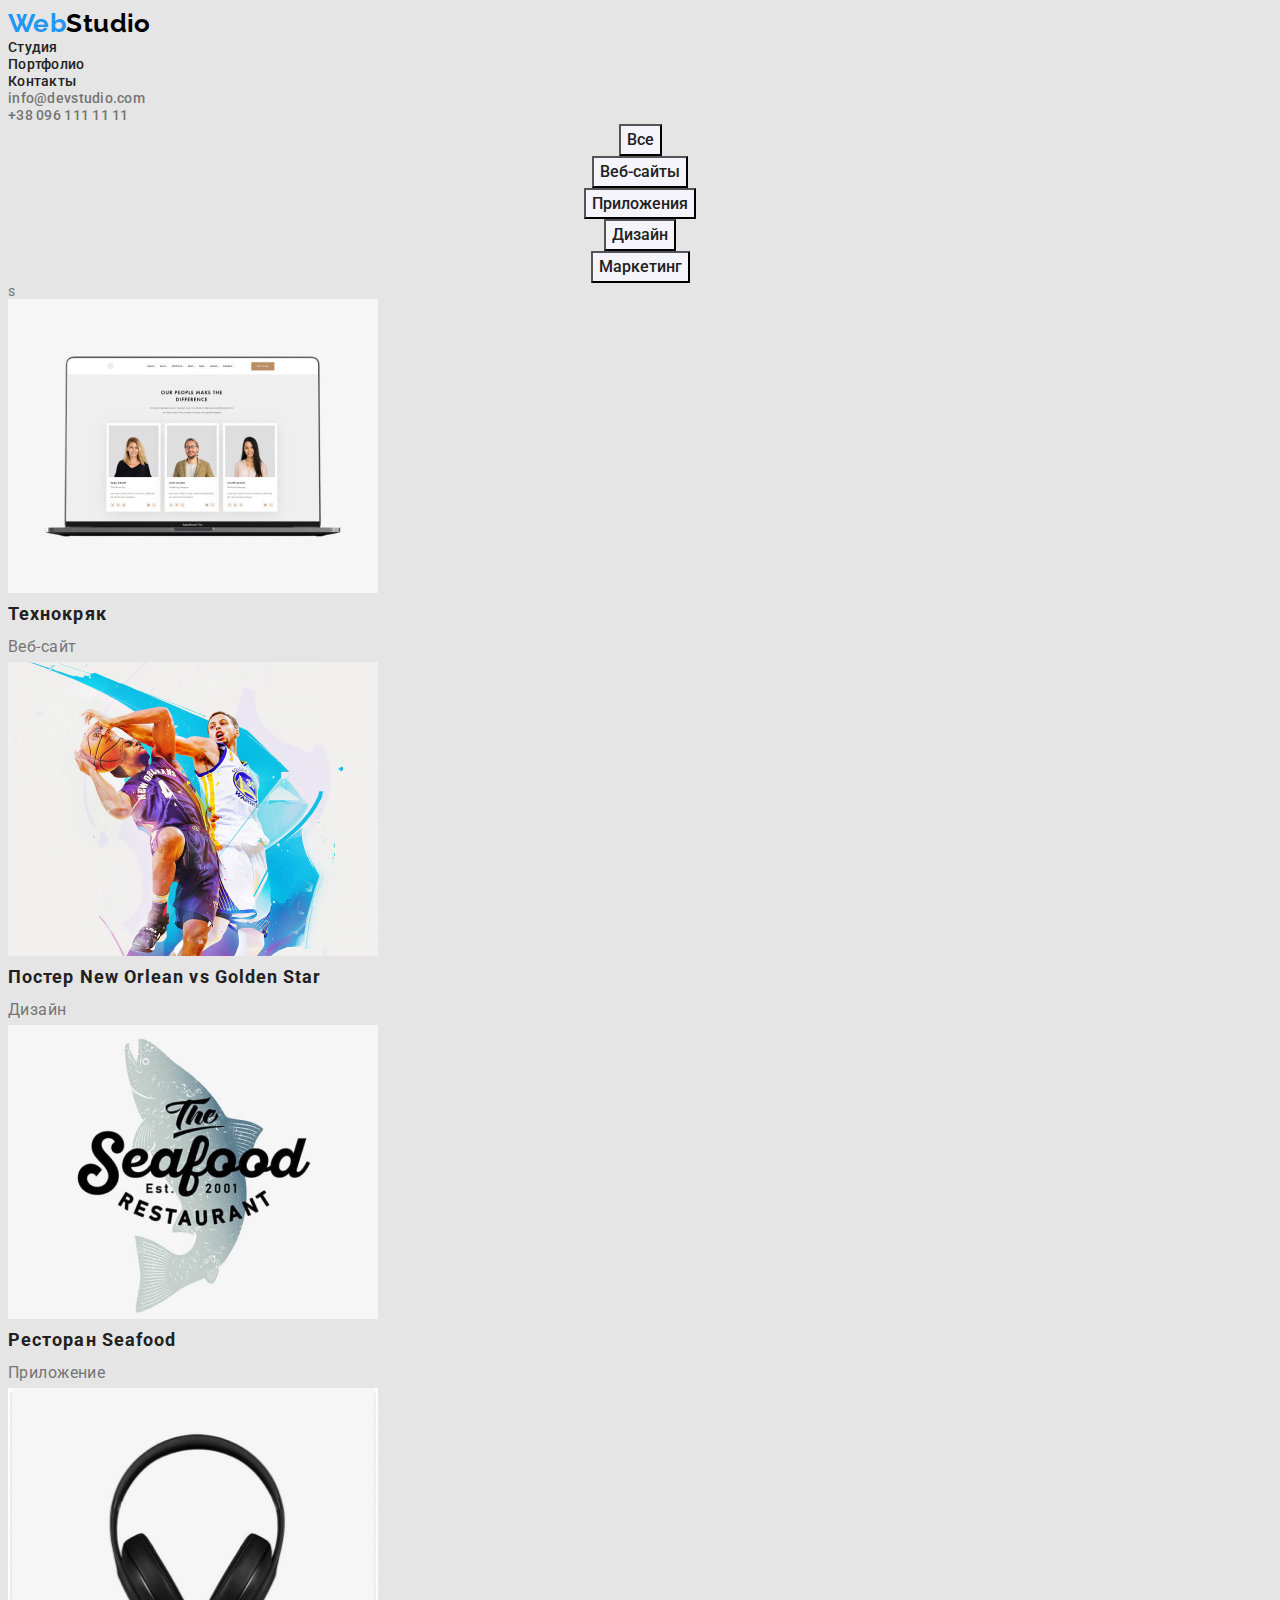
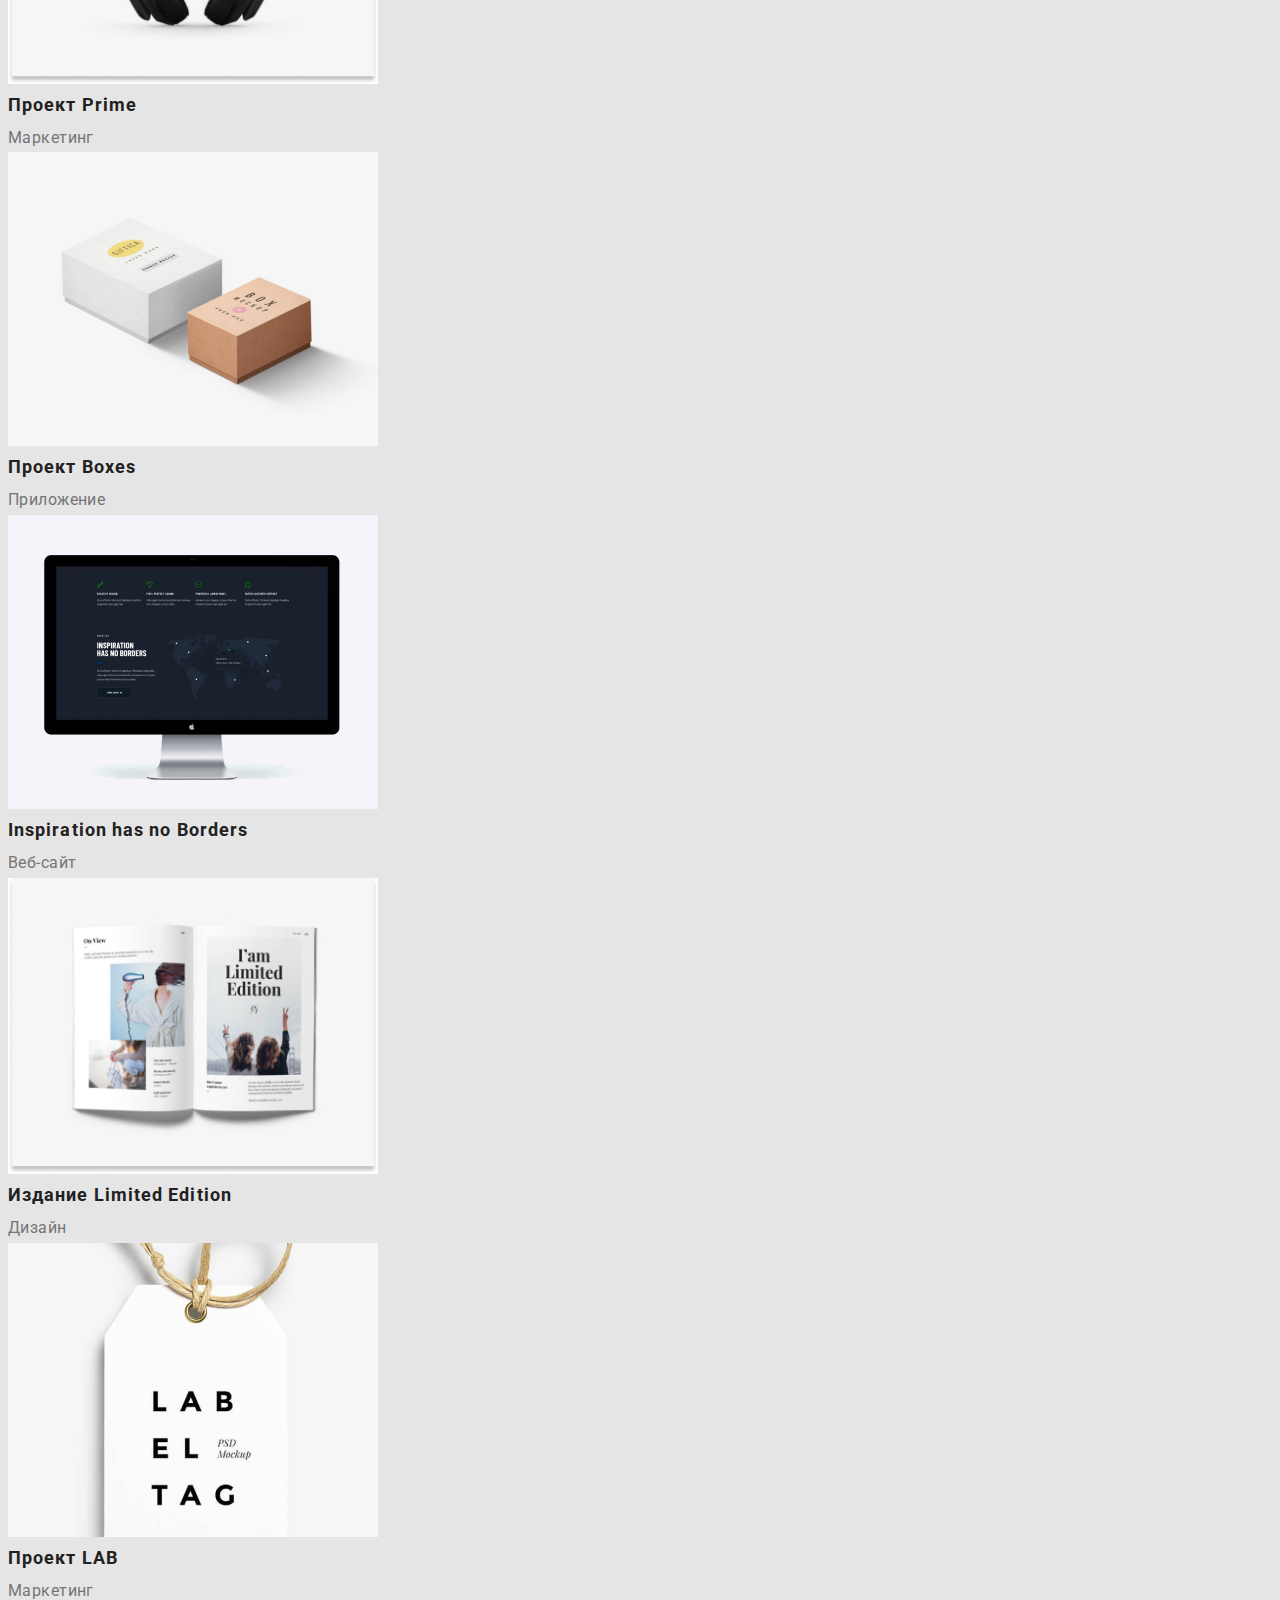
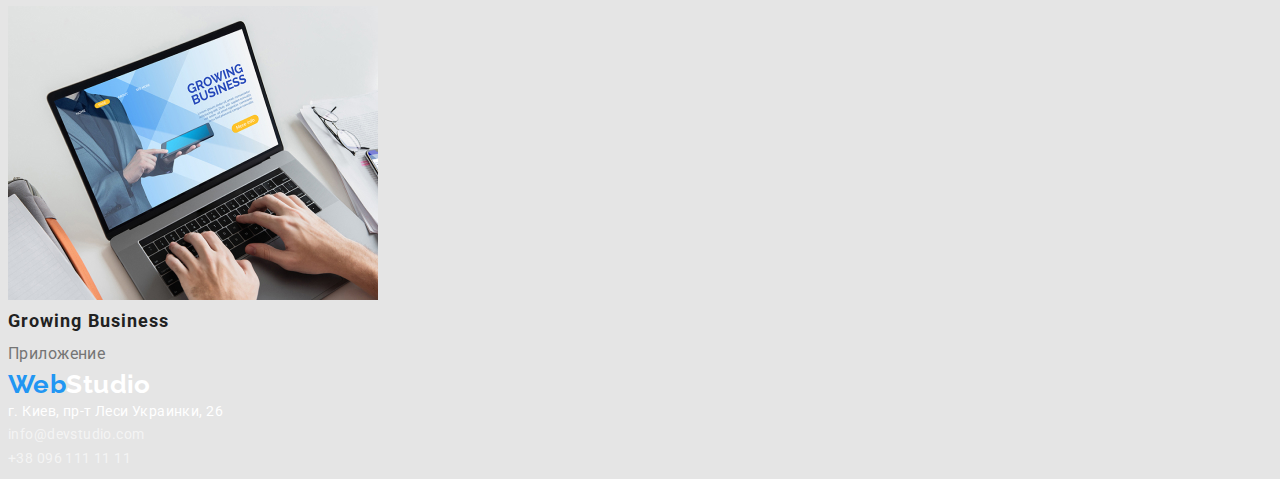
==== portfolio.html @ 2caa2751 "first commit" ====
<!DOCTYPE html>
<html lang="ru">
  <head>
    <meta charset="UTF-8" />
    <meta http-equiv="X-UA-Compatible" content="IE=edge" />
    <meta name="viewport" content="width=device-width, initial-scale=1.0" />
    <title>Portfolio</title>
    <link rel="preconnect" href="https://fonts.googleapis.com" />
    <link rel="preconnect" href="https://fonts.gstatic.com" crossorigin />
    <link
      href="https://fonts.googleapis.com/css2?family=Raleway:wght@700&family=Roboto:wght@400;500;700;900&display=swap"
      rel="stylesheet"
    />
    <link rel="stylesheet" href="./styles/styles.css" />
  </head>
  <body>
    <header>
      <nav>
        <a href="./index.html" class="logo"> <span class="logo-blue">Web</span>Studio</a>
        <ul class="site-nav">
          <li><a href="./index.html" class="link">Студия</a></li>
          <li><a href="./portfolio.html" class="link">Портфолио</a></li>
          <li><a href="" class="link">Контакты</a></li>
        </ul>
      </nav>
      <ul class="addresses">
        <li>
          <a href="mailto:info@devstudio.com" class="link">info@devstudio.com </a>
        </li>
        <li><a href="tel:+380961111111" class="link">+38 096 111 11 11</a></li>
      </ul>
    </header>
    <main>
      <section>
        <ul class="filters">
          <li><button name="button" class="button">Все</button></li>
          <li><button name="button" class="button">Веб-сайты</button></li>
          <li><button name="button" class="button">Приложения</button></li>
          <li><button name="button" class="button">Дизайн</button></li>
          <li><button name="button" class="button">Маркетинг</button></li>
        </ul>
        s
        <ul class="works-list">
          <li>
            <a href="">
              <img src="./img/techcrack.jpg" alt="Технокряк" width="370" />
              <h3 class="title">Технокряк</h3>
              <p class="description">Веб-сайт</p>
            </a>
          </li>
          <li>
            <a href=""
              ><img src="./img/poster.jpg" alt="Постер" width="370" />
              <h3 class="title">Постер New Orlean vs Golden Star</h3>
              <p class="description">Дизайн</p></a
            >
          </li>
          <li>
            <a href=""
              ><img src="./img/seafood.jpg" alt="Seafood" width="370" />
              <h3 class="title">Ресторан Seafood</h3>
              <p class="description">Приложение</p></a
            >
          </li>
          <li>
            <a href=""
              ><img src="./img/prime.jpg" alt="Prime" width="370" />
              <h3 class="title">Проект Prime</h3>
              <p class="description">Маркетинг</p></a
            >
          </li>
          <li>
            <a href=""
              ><img src="./img/boxes.jpg" alt="Boxes" width="370" />
              <h3 class="title">Проект Boxes</h3>
              <p class="description">Приложение</p></a
            >
          </li>
          <li>
            <a href=""
              ><img src="./img/inspiration.jpg" alt="Inspiration" width="370" />
              <h3 class="title">Inspiration has no Borders</h3>
              <p class="description">Веб-сайт</p></a
            >
          </li>
          <li>
            <a href=""
              ><img src="./img/limited.jpg" alt="Limited Edition" width="370" />
              <h3 class="title">Издание Limited Edition</h3>
              <p class="description">Дизайн</p></a
            >
          </li>
          <li>
            <a href=""
              ><img src="./img/lab.jpg" alt="Проект LAB" width="370" />
              <h3 class="title">Проект LAB</h3>
              <p class="description">Маркетинг</p></a
            >
          </li>
          <li>
            <a href=""
              ><img src="./img/business.jpg" alt="Growing Business" width="370" />
              <h3 class="title">Growing Business</h3>
              <p class="description">Приложение</p></a
            >
          </li>
        </ul>
      </section>
    </main>
    <footer>
      <a href="./index.html" class="logo">
        <span class="logo-blue">Web</span><span class="footer-logo">Studio</span></a
      >
      <address class="footer-address">г. Киев, пр-т Леси Украинки, 26</address>
      <ul class="contacts">
        <li>
          <a href="mailto:info@devstudio.com" class="link">info@devstudio.com</a>
        </li>
        <li><a href="tel:+380961111111" class="link">+38 096 111 11 11</a></li>
      </ul>
    </footer>
  </body>
</html>
---- styles/styles.css ----
/* цвет соновного текста #757575 */

/* вторичный цвет текста #212121 */

/* акцент #2196F3 */

/* цвет фона #F5F4FA */

:root {
  --primary-text-color: #757575;
  --title-text-color: #212121;
  --accent-color: #2196f3;
  --white: #ffffff;
}

body {
  background-color: #e5e5e5;
  color: var(--primary-text-color);

  font-family: 'Roboto', sans-serif;
  letter-spacing: 0.03em;
  font-size: 14px;
}
body a {
  text-decoration: none;
}
ul {
  padding-left: 0;
  margin-top: 0;
  margin-bottom: 0;
}

h1,
h2,
h3,
p {
  margin: 0;
}

.container {
  width: 1200px;
  padding-left: 15px;
  padding-right: 15px;
}

.header {
  padding-top: 25px;
  padding-bottom: 25px;
}
/* logo */
.logo {
  color: #000000;

  font-family: 'Raleway', sans-serif;
  font-weight: 700;
  font-size: 26px;
  line-height: 1.19;
}
.logo .logo-blue {
  color: #2196f3;
}

ul {
  list-style: none;
}

/* site-nav */
.site-nav .link {
  color: var(--title-text-color);

  font-weight: 500;
  line-height: 1.14;
  letter-spacing: 0.02em;
}
.site-nav .link:hover,
.site-nav .link:focus {
  color: #2196f3;
}

/* addresses */
.addresses .link {
  color: var(--primary-text-color);

  font-weight: 500;
  line-height: 1.14;
  letter-spacing: 0.02em;
}
.addresses .link:hover,
.addresses .link:focus {
  color: #2196f3;
}

/* Sections */

.hero {
  padding-top: 200px;
  padding-bottom: 200px;
  outline: 1px solid red;
}

.hero-title {
  color: var(--white);

  font-weight: 900;
  font-size: 44px;
  line-height: 1.36;
  text-align: center;
  letter-spacing: 0.06em;
  text-transform: uppercase;

  margin-bottom: 30px;
  outline: 1px solid red;
}

.section {
  padding: 94px 0;
  outline: 1px solid red;
}

.section-title {
  color: var(--title-text-color);

  font-weight: 700;
  font-size: 36px;
  line-height: 1.17;
  text-align: center;

  outline: 1px solid red;
  margin-bottom: 50px;
}
/* .benefits {
  outline: 1px solid red;
} */

.benefits .title {
  color: var(--title-text-color);

  font-weight: 700;
  font-size: 14px;
  line-height: 1.14;
  letter-spacing: 0.03em;
  text-transform: uppercase;

  outline: 1px solid red;
  margin-bottom: 10px;
}

.benefits .description {
  font-weight: 400;
  font-size: 14px;
  line-height: 1.71;

  outline: 1px solid red;
}

/* Team */
.team .title {
  color: var(--title-text-color);

  font-weight: 500;
  font-size: 16px;
  line-height: 1.19;
  text-align: center;
}

.team-item .profession {
  font-weight: 400;
  font-size: 16px;
  line-height: 1.19;
  text-align: center;
}

/* button */
.hero .button {
  font-weight: 700;
  font-size: 16px;
  line-height: 1.87;
  letter-spacing: 0.06em;
}

.button.primary {
  color: var(--white);
  background-color: var(--accent-color);

  padding: 10px 32px;
  border-radius: 4px;
  min-width: 200px;
}

.button.primary:hover {
  color: var(--accent-color);
  background-color: var(--white);
  cursor: pointer;
}

.button.secondary {
  color: var(--accent-color);
  background-color: var(--white);
}

/* footer */
.footer-logo {
  color: var(--white);
}
.footer-address {
  font-style: normal;
  color: var(--white);
}
.contacts .link {
  color: rgba(255, 255, 255, 0.6);
}

.footer-address,
.contacts {
  font-weight: 400;
  font-size: 14px;
  line-height: 1.71;
}

/* portfolio page */
.filters {
  text-align: center;
}
.filters .button {
  font-family: inherit;
  color: var(--title-text-color);
  background-color: #f5f4fa;

  cursor: pointer;
  font-weight: 500;
  font-size: 16px;
  line-height: 1.62;
}
.filters .button:hover,
.filters .button:focus {
  color: var(--white);
  background-color: var(--accent-color);
}
.works-list a {
  text-decoration: none;
}
.works-list .title {
  color: var(--title-text-color);

  font-weight: 700;
  font-size: 18px;
  line-height: 2;
  letter-spacing: 0.06em;
}
.works-list .description {
  color: var(--primary-text-color);

  font-size: 16px;
  line-height: 1.87;
}
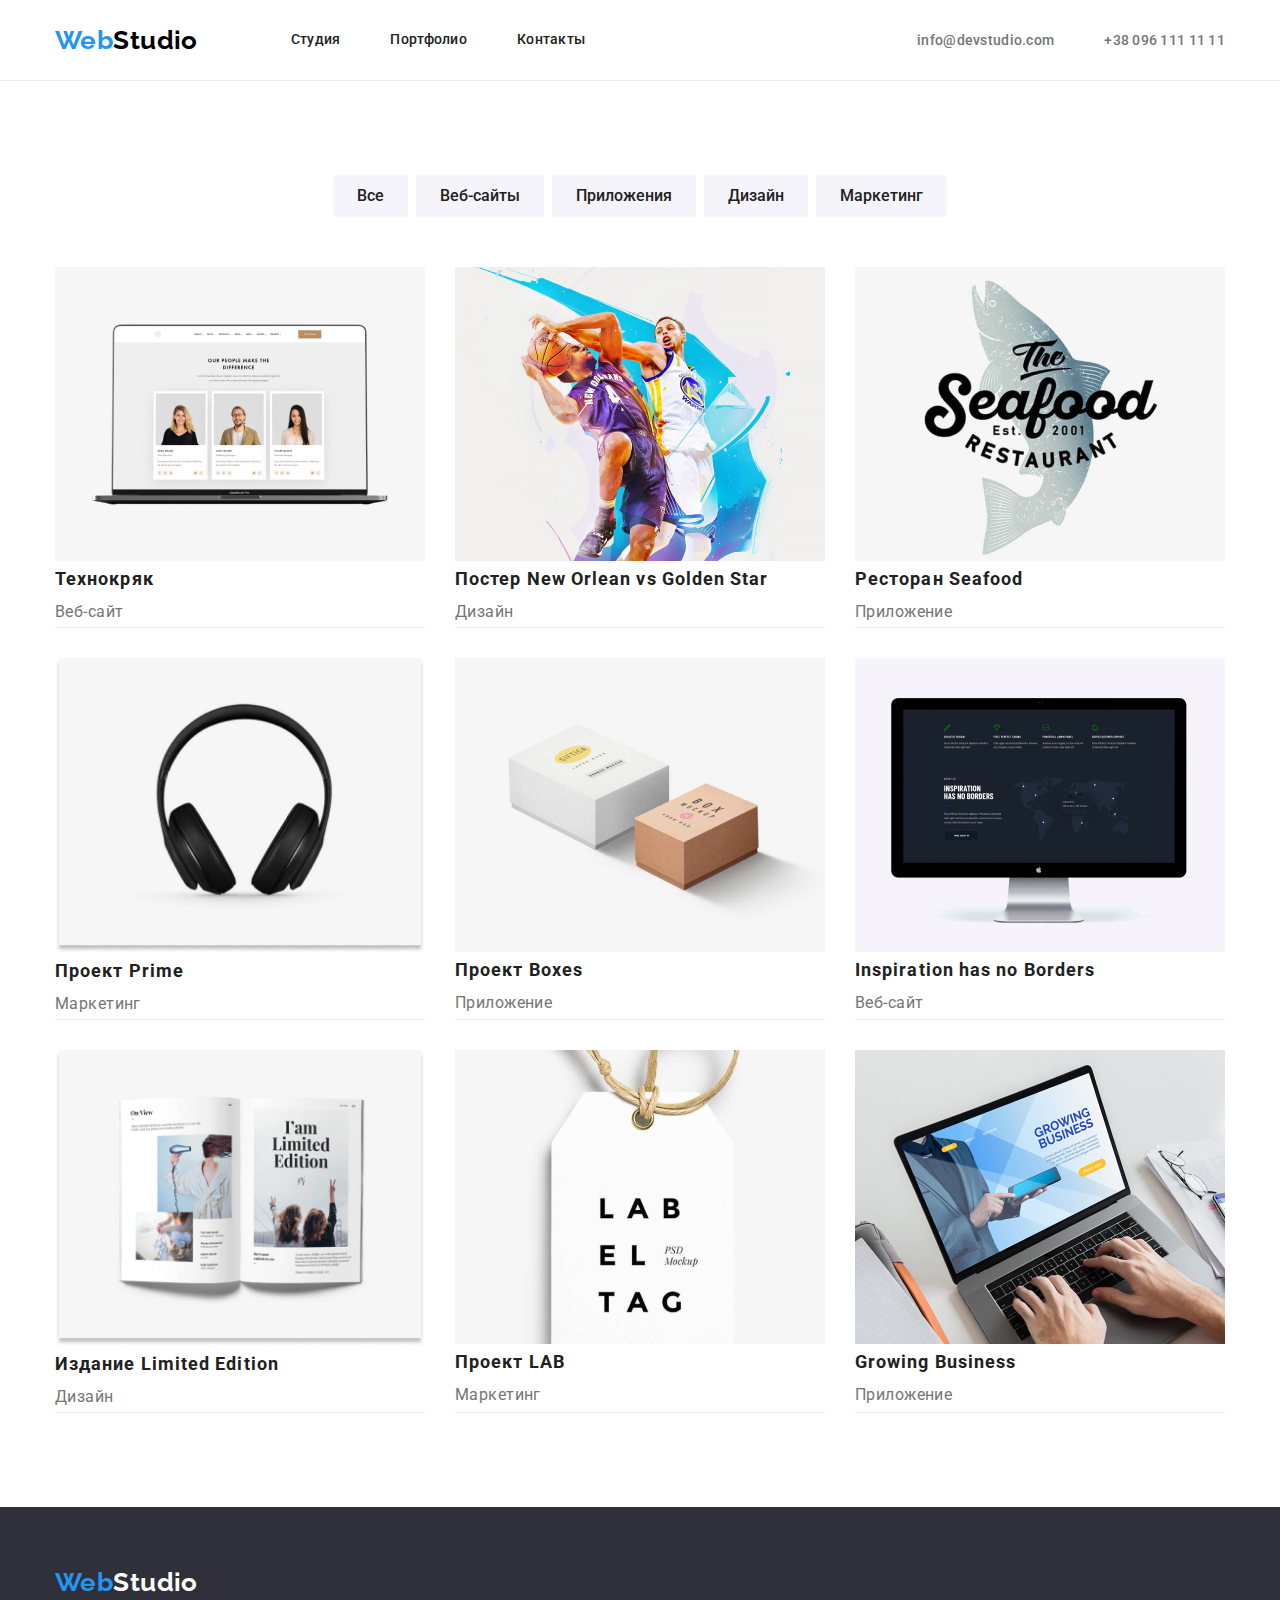
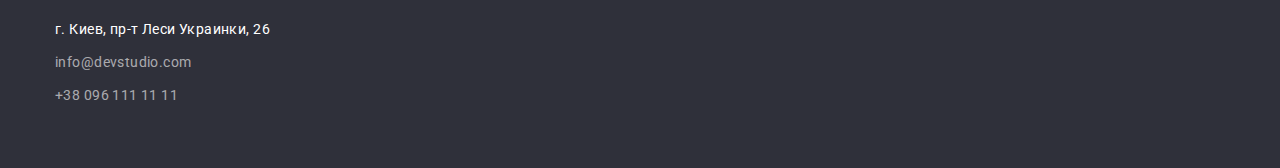
==== commit 486eab1a: "добавляет стили для позиционирования элементов" ====
--- a/portfolio.html
+++ b/portfolio.html
@@ -11,113 +11,124 @@
       href="https://fonts.googleapis.com/css2?family=Raleway:wght@700&family=Roboto:wght@400;500;700;900&display=swap"
       rel="stylesheet"
     />
+    <link
+      rel="stylesheet"
+      href="https://cdnjs.cloudflare.com/ajax/libs/modern-normalize/1.1.0/modern-normalize.min.css"
+    />
     <link rel="stylesheet" href="./styles/styles.css" />
   </head>
   <body>
-    <header>
-      <nav>
-        <a href="./index.html" class="logo"> <span class="logo-blue">Web</span>Studio</a>
-        <ul class="site-nav">
-          <li><a href="./index.html" class="link">Студия</a></li>
-          <li><a href="./portfolio.html" class="link">Портфолио</a></li>
-          <li><a href="" class="link">Контакты</a></li>
+    <header class="header">
+      <div class="container main-nav">
+        <nav class="nav">
+          <a href="./index.html" class="logo"> <span class="logo-blue">Web</span>Studio</a>
+          <ul class="site-nav">
+            <li class="item"><a href="./index.html" class="link">Студия</a></li>
+            <li class="item"><a href="./portfolio.html" class="link">Портфолио</a></li>
+            <li class="item"><a href="" class="link">Контакты</a></li>
+          </ul>
+        </nav>
+        <ul class="addresses">
+          <li class="item">
+            <a href="mailto:info@devstudio.com" class="link">info@devstudio.com </a>
+          </li>
+          <li class="item"><a href="tel:+380961111111" class="link">+38 096 111 11 11</a></li>
         </ul>
-      </nav>
-      <ul class="addresses">
-        <li>
-          <a href="mailto:info@devstudio.com" class="link">info@devstudio.com </a>
-        </li>
-        <li><a href="tel:+380961111111" class="link">+38 096 111 11 11</a></li>
-      </ul>
+      </div>
     </header>
+
     <main>
-      <section>
-        <ul class="filters">
-          <li><button name="button" class="button">Все</button></li>
-          <li><button name="button" class="button">Веб-сайты</button></li>
-          <li><button name="button" class="button">Приложения</button></li>
-          <li><button name="button" class="button">Дизайн</button></li>
-          <li><button name="button" class="button">Маркетинг</button></li>
-        </ul>
-        s
-        <ul class="works-list">
-          <li>
-            <a href="">
-              <img src="./img/techcrack.jpg" alt="Технокряк" width="370" />
-              <h3 class="title">Технокряк</h3>
-              <p class="description">Веб-сайт</p>
-            </a>
-          </li>
-          <li>
-            <a href=""
-              ><img src="./img/poster.jpg" alt="Постер" width="370" />
-              <h3 class="title">Постер New Orlean vs Golden Star</h3>
-              <p class="description">Дизайн</p></a
-            >
-          </li>
-          <li>
-            <a href=""
-              ><img src="./img/seafood.jpg" alt="Seafood" width="370" />
-              <h3 class="title">Ресторан Seafood</h3>
-              <p class="description">Приложение</p></a
-            >
-          </li>
-          <li>
-            <a href=""
-              ><img src="./img/prime.jpg" alt="Prime" width="370" />
-              <h3 class="title">Проект Prime</h3>
-              <p class="description">Маркетинг</p></a
-            >
-          </li>
-          <li>
-            <a href=""
-              ><img src="./img/boxes.jpg" alt="Boxes" width="370" />
-              <h3 class="title">Проект Boxes</h3>
-              <p class="description">Приложение</p></a
-            >
-          </li>
-          <li>
-            <a href=""
-              ><img src="./img/inspiration.jpg" alt="Inspiration" width="370" />
-              <h3 class="title">Inspiration has no Borders</h3>
-              <p class="description">Веб-сайт</p></a
-            >
-          </li>
-          <li>
-            <a href=""
-              ><img src="./img/limited.jpg" alt="Limited Edition" width="370" />
-              <h3 class="title">Издание Limited Edition</h3>
-              <p class="description">Дизайн</p></a
-            >
-          </li>
-          <li>
-            <a href=""
-              ><img src="./img/lab.jpg" alt="Проект LAB" width="370" />
-              <h3 class="title">Проект LAB</h3>
-              <p class="description">Маркетинг</p></a
-            >
-          </li>
-          <li>
-            <a href=""
-              ><img src="./img/business.jpg" alt="Growing Business" width="370" />
-              <h3 class="title">Growing Business</h3>
-              <p class="description">Приложение</p></a
-            >
-          </li>
-        </ul>
+      <section class="section">
+        <div class="container">
+          <ul class="filters">
+            <li class="item"><button name="button" class="button">Все</button></li>
+            <li class="item"><button name="button" class="button">Веб-сайты</button></li>
+            <li class="item"><button name="button" class="button">Приложения</button></li>
+            <li class="item"><button name="button" class="button">Дизайн</button></li>
+            <li class="item"><button name="button" class="button">Маркетинг</button></li>
+          </ul>
+
+          <ul class="works-list">
+            <li class="item">
+              <a href="">
+                <img src="./img/techcrack.jpg" alt="Технокряк" width="370" />
+                <h3 class="title">Технокряк</h3>
+                <p class="description">Веб-сайт</p>
+              </a>
+            </li>
+            <li class="item">
+              <a href=""
+                ><img src="./img/poster.jpg" alt="Постер" width="370" />
+                <h3 class="title">Постер New Orlean vs Golden Star</h3>
+                <p class="description">Дизайн</p></a
+              >
+            </li>
+            <li class="item">
+              <a href=""
+                ><img src="./img/seafood.jpg" alt="Seafood" width="370" />
+                <h3 class="title">Ресторан Seafood</h3>
+                <p class="description">Приложение</p></a
+              >
+            </li>
+            <li class="item">
+              <a href=""
+                ><img src="./img/prime.jpg" alt="Prime" width="370" />
+                <h3 class="title">Проект Prime</h3>
+                <p class="description">Маркетинг</p></a
+              >
+            </li>
+            <li class="item">
+              <a href=""
+                ><img src="./img/boxes.jpg" alt="Boxes" width="370" />
+                <h3 class="title">Проект Boxes</h3>
+                <p class="description">Приложение</p></a
+              >
+            </li>
+            <li class="item">
+              <a href=""
+                ><img src="./img/inspiration.jpg" alt="Inspiration" width="370" />
+                <h3 class="title">Inspiration has no Borders</h3>
+                <p class="description">Веб-сайт</p></a
+              >
+            </li>
+            <li class="item">
+              <a href=""
+                ><img src="./img/limited.jpg" alt="Limited Edition" width="370" />
+                <h3 class="title">Издание Limited Edition</h3>
+                <p class="description">Дизайн</p></a
+              >
+            </li>
+            <li class="item">
+              <a href=""
+                ><img src="./img/lab.jpg" alt="Проект LAB" width="370" />
+                <h3 class="title">Проект LAB</h3>
+                <p class="description">Маркетинг</p></a
+              >
+            </li>
+            <li class="item">
+              <a href=""
+                ><img src="./img/business.jpg" alt="Growing Business" width="370" />
+                <h3 class="title">Growing Business</h3>
+                <p class="description">Приложение</p></a
+              >
+            </li>
+          </ul>
+        </div>
       </section>
     </main>
-    <footer>
-      <a href="./index.html" class="logo">
-        <span class="logo-blue">Web</span><span class="footer-logo">Studio</span></a
-      >
-      <address class="footer-address">г. Киев, пр-т Леси Украинки, 26</address>
-      <ul class="contacts">
-        <li>
-          <a href="mailto:info@devstudio.com" class="link">info@devstudio.com</a>
-        </li>
-        <li><a href="tel:+380961111111" class="link">+38 096 111 11 11</a></li>
-      </ul>
+    <footer class="footer">
+      <div class="container">
+        <a href="./index.html" class="logo">
+          <span class="logo-blue">Web</span><span class="footer-logo">Studio</span></a
+        >
+        <address class="footer-address">г. Киев, пр-т Леси Украинки, 26</address>
+        <ul class="contacts">
+          <li class="item">
+            <a href="mailto:info@devstudio.com" class="link">info@devstudio.com</a>
+          </li>
+          <li class="item"><a href="tel:+380961111111" class="link">+38 096 111 11 11</a></li>
+        </ul>
+      </div>
     </footer>
   </body>
 </html>
--- a/styles/styles.css
+++ b/styles/styles.css
@@ -14,7 +14,7 @@
 }
 
 body {
-  background-color: #e5e5e5;
+  background-color: var(--white);
   color: var(--primary-text-color);
 
   font-family: 'Roboto', sans-serif;
@@ -39,14 +39,14 @@
 
 .container {
   width: 1200px;
+  margin-left: auto;
+  margin-right: auto;
   padding-left: 15px;
   padding-right: 15px;
-}
-
-.header {
-  padding-top: 25px;
-  padding-bottom: 25px;
-}
+
+  /* background-color: teal; */
+}
+
 /* logo */
 .logo {
   color: #000000;
@@ -57,17 +57,40 @@
   line-height: 1.19;
 }
 .logo .logo-blue {
-  color: #2196f3;
+  color: var(--accent-color);
 }
 
 ul {
   list-style: none;
 }
 
+/* main nav */
+.main-nav,
+.nav {
+  display: flex;
+  align-items: center;
+}
+
 /* site-nav */
+
+.site-nav {
+  display: flex;
+  margin-left: 93px;
+}
+
+.site-nav .item {
+  /* outline: 1px solid red; */
+}
+
+.site-nav > .item + .item {
+  margin-left: 50px;
+}
 .site-nav .link {
-  color: var(--title-text-color);
-
+  display: block;
+  padding-top: 32px;
+  padding-bottom: 32px;
+
+  color: var(--title-text-color);
   font-weight: 500;
   line-height: 1.14;
   letter-spacing: 0.02em;
@@ -78,6 +101,14 @@
 }
 
 /* addresses */
+
+.addresses {
+  display: flex;
+  margin-left: auto;
+}
+.addresses > .item + .item {
+  margin-left: 50px;
+}
 .addresses .link {
   color: var(--primary-text-color);
 
@@ -90,12 +121,18 @@
   color: #2196f3;
 }
 
+.header {
+  border-bottom: 1px solid #ececec;
+}
+
 /* Sections */
 
 .hero {
   padding-top: 200px;
   padding-bottom: 200px;
-  outline: 1px solid red;
+  /* outline: 1px solid red; */
+
+  text-align: center;
 }
 
 .hero-title {
@@ -109,12 +146,12 @@
   text-transform: uppercase;
 
   margin-bottom: 30px;
-  outline: 1px solid red;
+  /* outline: 1px solid red; */
 }
 
 .section {
   padding: 94px 0;
-  outline: 1px solid red;
+  /* outline: 1px solid red; */
 }
 
 .section-title {
@@ -128,9 +165,18 @@
   outline: 1px solid red;
   margin-bottom: 50px;
 }
+/* finished 22.07 */
 /* .benefits {
   outline: 1px solid red;
 } */
+
+.benefits {
+  display: flex;
+}
+
+.benefits .item + .item {
+  margin-left: 30px;
+}
 
 .benefits .title {
   color: var(--title-text-color);
@@ -153,7 +199,30 @@
   outline: 1px solid red;
 }
 
+/* Works */
+.works {
+  display: flex;
+}
+.works img {
+  display: block;
+}
+.works .item + .item {
+  margin-left: 30px;
+}
+
 /* Team */
+
+.team {
+  display: flex;
+}
+
+.team .team-item + .team-item {
+  margin-left: 30px;
+}
+
+.team-bg {
+  background-color: #f5f4fa;
+}
 .team .title {
   color: var(--title-text-color);
 
@@ -199,15 +268,30 @@
 }
 
 /* footer */
+.footer {
+  padding-top: 60px;
+  padding-bottom: 60px;
+
+  background-color: #2f303a;
+}
+footer .logo {
+  display: inline-block;
+  margin-bottom: 20px;
+}
 .footer-logo {
   color: var(--white);
 }
 .footer-address {
+  display: block;
   font-style: normal;
   color: var(--white);
+  margin-bottom: 9px;
 }
 .contacts .link {
   color: rgba(255, 255, 255, 0.6);
+}
+.contacts .item + .item {
+  margin-top: 9px;
 }
 
 .footer-address,
@@ -217,14 +301,25 @@
   line-height: 1.71;
 }
 
-/* portfolio page */
+/* Portfolio page */
+
 .filters {
-  text-align: center;
+  display: flex;
+  justify-content: center;
+
+  margin-bottom: 50px;
+}
+.filters .item + .item {
+  margin-left: 8px;
 }
 .filters .button {
+  padding: 6px 22px;
+
   font-family: inherit;
   color: var(--title-text-color);
   background-color: #f5f4fa;
+  border-color: transparent;
+  border-radius: 4px;
 
   cursor: pointer;
   font-weight: 500;
@@ -236,6 +331,30 @@
   color: var(--white);
   background-color: var(--accent-color);
 }
+
+.works-list {
+  display: flex;
+  flex-wrap: wrap;
+  justify-content: space-between;
+}
+
+.works-list > .item {
+  width: 370px;
+  margin-right: 30px;
+  margin-bottom: 30px;
+
+  border-bottom: 1px solid #eeeeee;
+}
+.works-list > .item:nth-last-child(-n + 3) {
+  margin-bottom: 0;
+}
+.works-list > .item:nth-child(3n) {
+  margin-right: 0;
+}
+.works-list > .item img {
+  display: block;
+}
+
 .works-list a {
   text-decoration: none;
 }
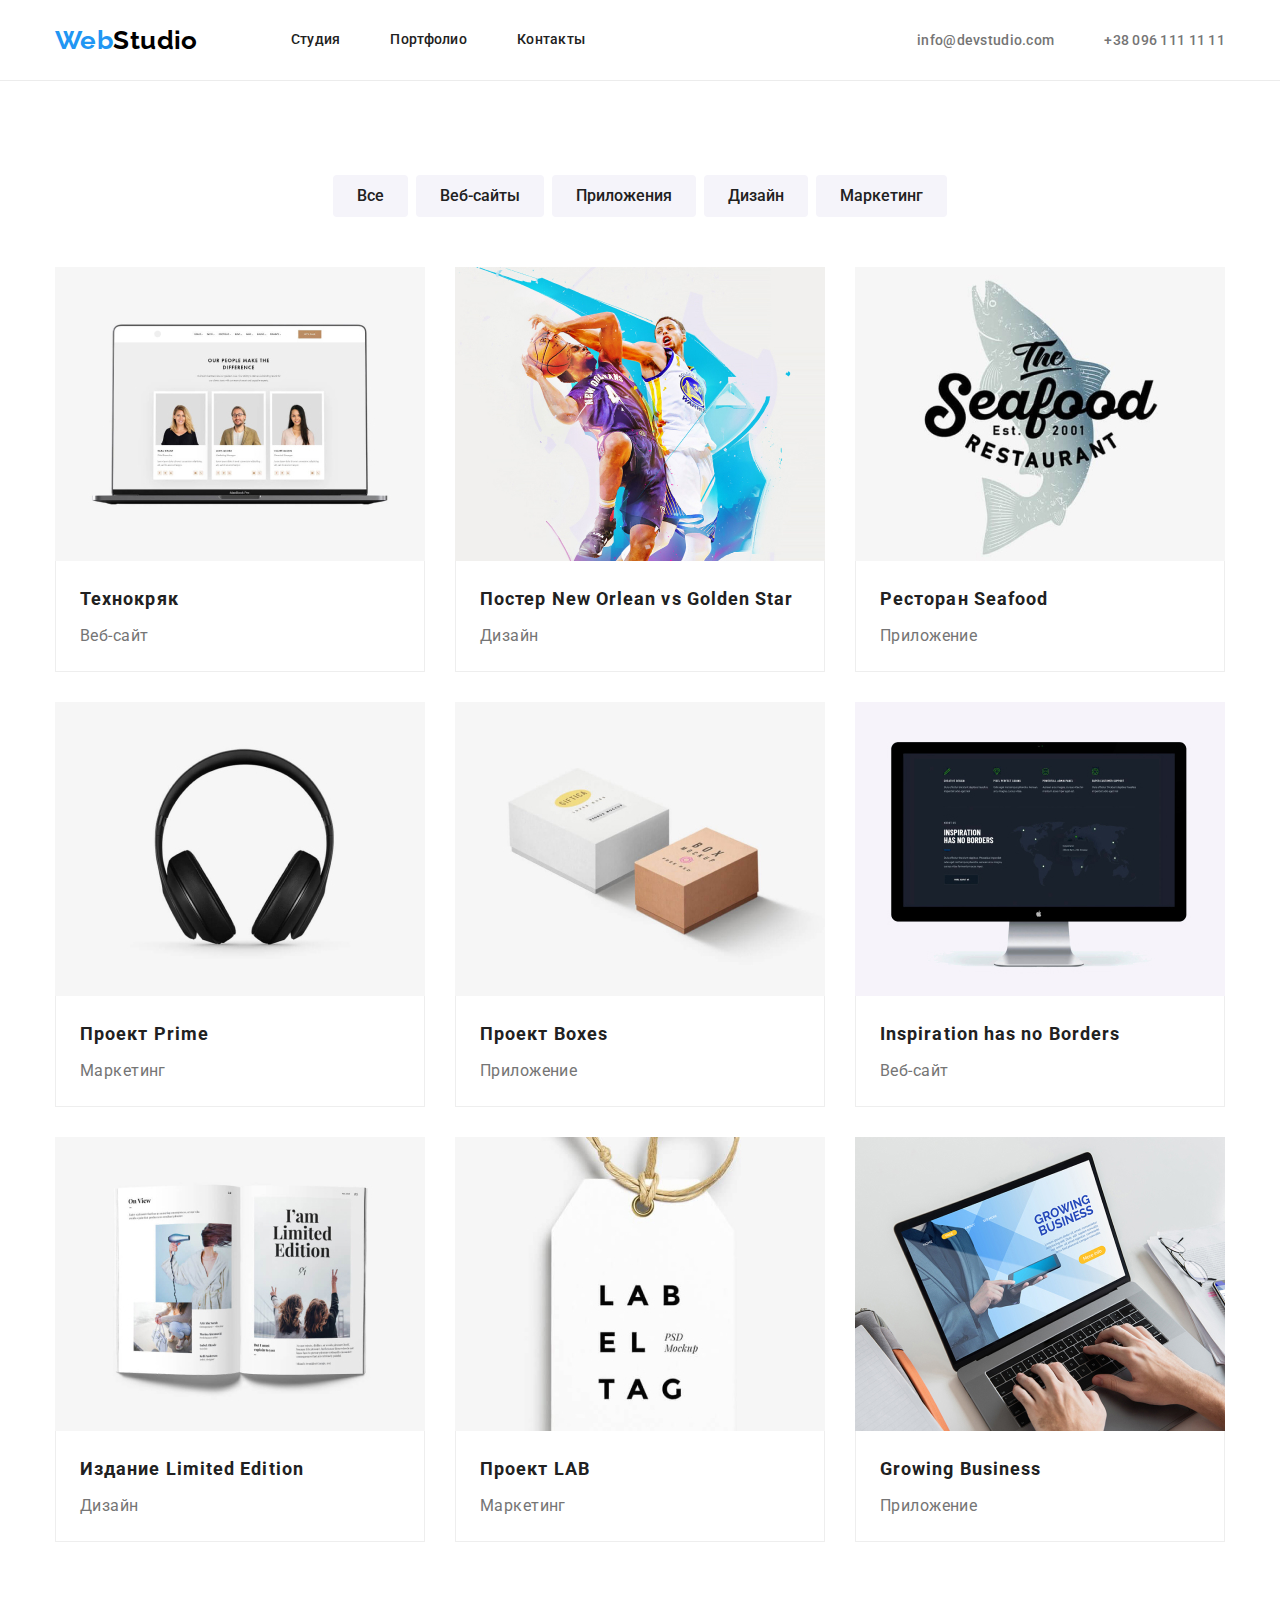
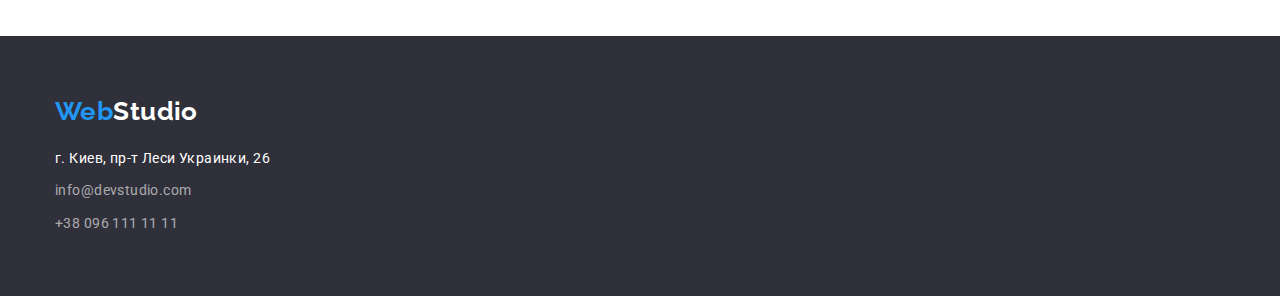
==== commit fda4a605: "применяет правки в элементах" ====
--- a/portfolio.html
+++ b/portfolio.html
@@ -52,64 +52,82 @@
             <li class="item">
               <a href="">
                 <img src="./img/techcrack.jpg" alt="Технокряк" width="370" />
-                <h3 class="title">Технокряк</h3>
-                <p class="description">Веб-сайт</p>
+                <div class="works-name">
+                  <h3 class="title">Технокряк</h3>
+                  <p class="description">Веб-сайт</p>
+                </div>
               </a>
             </li>
             <li class="item">
               <a href=""
                 ><img src="./img/poster.jpg" alt="Постер" width="370" />
-                <h3 class="title">Постер New Orlean vs Golden Star</h3>
-                <p class="description">Дизайн</p></a
+                <div class="works-name">
+                  <h3 class="title">Постер New Orlean vs Golden Star</h3>
+                  <p class="description">Дизайн</p>
+                </div></a
               >
             </li>
             <li class="item">
               <a href=""
                 ><img src="./img/seafood.jpg" alt="Seafood" width="370" />
-                <h3 class="title">Ресторан Seafood</h3>
-                <p class="description">Приложение</p></a
+                <div class="works-name">
+                  <h3 class="title">Ресторан Seafood</h3>
+                  <p class="description">Приложение</p>
+                </div></a
               >
             </li>
             <li class="item">
               <a href=""
                 ><img src="./img/prime.jpg" alt="Prime" width="370" />
-                <h3 class="title">Проект Prime</h3>
-                <p class="description">Маркетинг</p></a
+                <div class="works-name">
+                  <h3 class="title">Проект Prime</h3>
+                  <p class="description">Маркетинг</p>
+                </div></a
               >
             </li>
             <li class="item">
               <a href=""
                 ><img src="./img/boxes.jpg" alt="Boxes" width="370" />
-                <h3 class="title">Проект Boxes</h3>
-                <p class="description">Приложение</p></a
+                <div class="works-name">
+                  <h3 class="title">Проект Boxes</h3>
+                  <p class="description">Приложение</p>
+                </div></a
               >
             </li>
             <li class="item">
               <a href=""
                 ><img src="./img/inspiration.jpg" alt="Inspiration" width="370" />
-                <h3 class="title">Inspiration has no Borders</h3>
-                <p class="description">Веб-сайт</p></a
+                <div class="works-name">
+                  <h3 class="title">Inspiration has no Borders</h3>
+                  <p class="description">Веб-сайт</p>
+                </div></a
               >
             </li>
             <li class="item">
               <a href=""
                 ><img src="./img/limited.jpg" alt="Limited Edition" width="370" />
-                <h3 class="title">Издание Limited Edition</h3>
-                <p class="description">Дизайн</p></a
+                <div class="works-name">
+                  <h3 class="title">Издание Limited Edition</h3>
+                  <p class="description">Дизайн</p>
+                </div></a
               >
             </li>
             <li class="item">
               <a href=""
                 ><img src="./img/lab.jpg" alt="Проект LAB" width="370" />
-                <h3 class="title">Проект LAB</h3>
-                <p class="description">Маркетинг</p></a
+                <div class="works-name">
+                  <h3 class="title">Проект LAB</h3>
+                  <p class="description">Маркетинг</p>
+                </div></a
               >
             </li>
             <li class="item">
               <a href=""
                 ><img src="./img/business.jpg" alt="Growing Business" width="370" />
-                <h3 class="title">Growing Business</h3>
-                <p class="description">Приложение</p></a
+                <div class="works-name">
+                  <h3 class="title">Growing Business</h3>
+                  <p class="description">Приложение</p>
+                </div></a
               >
             </li>
           </ul>
--- a/styles/styles.css
+++ b/styles/styles.css
@@ -11,6 +11,8 @@
   --title-text-color: #212121;
   --accent-color: #2196f3;
   --white: #ffffff;
+  --bg-color-primary: #2f303a;
+  --bg-color-secondary: #f5f4fa;
 }
 
 body {
@@ -133,6 +135,8 @@
   /* outline: 1px solid red; */
 
   text-align: center;
+
+  background-color: var(--bg-color-primary);
 }
 
 .hero-title {
@@ -145,13 +149,21 @@
   letter-spacing: 0.06em;
   text-transform: uppercase;
 
+  width: 696px;
   margin-bottom: 30px;
+  margin-right: auto;
+  margin-left: auto;
+
   /* outline: 1px solid red; */
 }
 
 .section {
   padding: 94px 0;
   /* outline: 1px solid red; */
+}
+
+.no-padding {
+  padding-top: 0;
 }
 
 .section-title {
@@ -162,7 +174,7 @@
   line-height: 1.17;
   text-align: center;
 
-  outline: 1px solid red;
+  /* outline: 1px solid red; */
   margin-bottom: 50px;
 }
 /* finished 22.07 */
@@ -187,7 +199,7 @@
   letter-spacing: 0.03em;
   text-transform: uppercase;
 
-  outline: 1px solid red;
+  /* outline: 1px solid red; */
   margin-bottom: 10px;
 }
 
@@ -196,7 +208,7 @@
   font-size: 14px;
   line-height: 1.71;
 
-  outline: 1px solid red;
+  /* outline: 1px solid red; */
 }
 
 /* Works */
@@ -215,13 +227,16 @@
 .team {
   display: flex;
 }
+.team-item > img {
+  display: block;
+}
 
 .team .team-item + .team-item {
   margin-left: 30px;
 }
 
 .team-bg {
-  background-color: #f5f4fa;
+  background-color: var(--bg-color-secondary);
 }
 .team .title {
   color: var(--title-text-color);
@@ -237,6 +252,13 @@
   font-size: 16px;
   line-height: 1.19;
   text-align: center;
+}
+.team-item > .description {
+  padding-top: 30px;
+  padding-bottom: 30px;
+}
+.description > .title {
+  margin-bottom: 10px;
 }
 
 /* button */
@@ -272,9 +294,9 @@
   padding-top: 60px;
   padding-bottom: 60px;
 
-  background-color: #2f303a;
-}
-footer .logo {
+  background-color: var(--bg-color-primary);
+}
+.footer .logo {
   display: inline-block;
   margin-bottom: 20px;
 }
@@ -317,7 +339,7 @@
 
   font-family: inherit;
   color: var(--title-text-color);
-  background-color: #f5f4fa;
+  background-color: var(--bg-color-secondary);
   border-color: transparent;
   border-radius: 4px;
 
@@ -342,8 +364,6 @@
   width: 370px;
   margin-right: 30px;
   margin-bottom: 30px;
-
-  border-bottom: 1px solid #eeeeee;
 }
 .works-list > .item:nth-last-child(-n + 3) {
   margin-bottom: 0;
@@ -372,3 +392,21 @@
   font-size: 16px;
   line-height: 1.87;
 }
+
+.works-list > .item > img {
+  display: block;
+}
+
+.works-name {
+  padding-top: 20px;
+  padding-bottom: 20px;
+  padding-right: 24px;
+  padding-left: 24px;
+
+  border-bottom: 1px solid #eeeeee;
+  border-right: 1px solid #eeeeee;
+  border-left: 1px solid #eeeeee;
+}
+.works-list > .item .title {
+  margin-bottom: 4px;
+}
